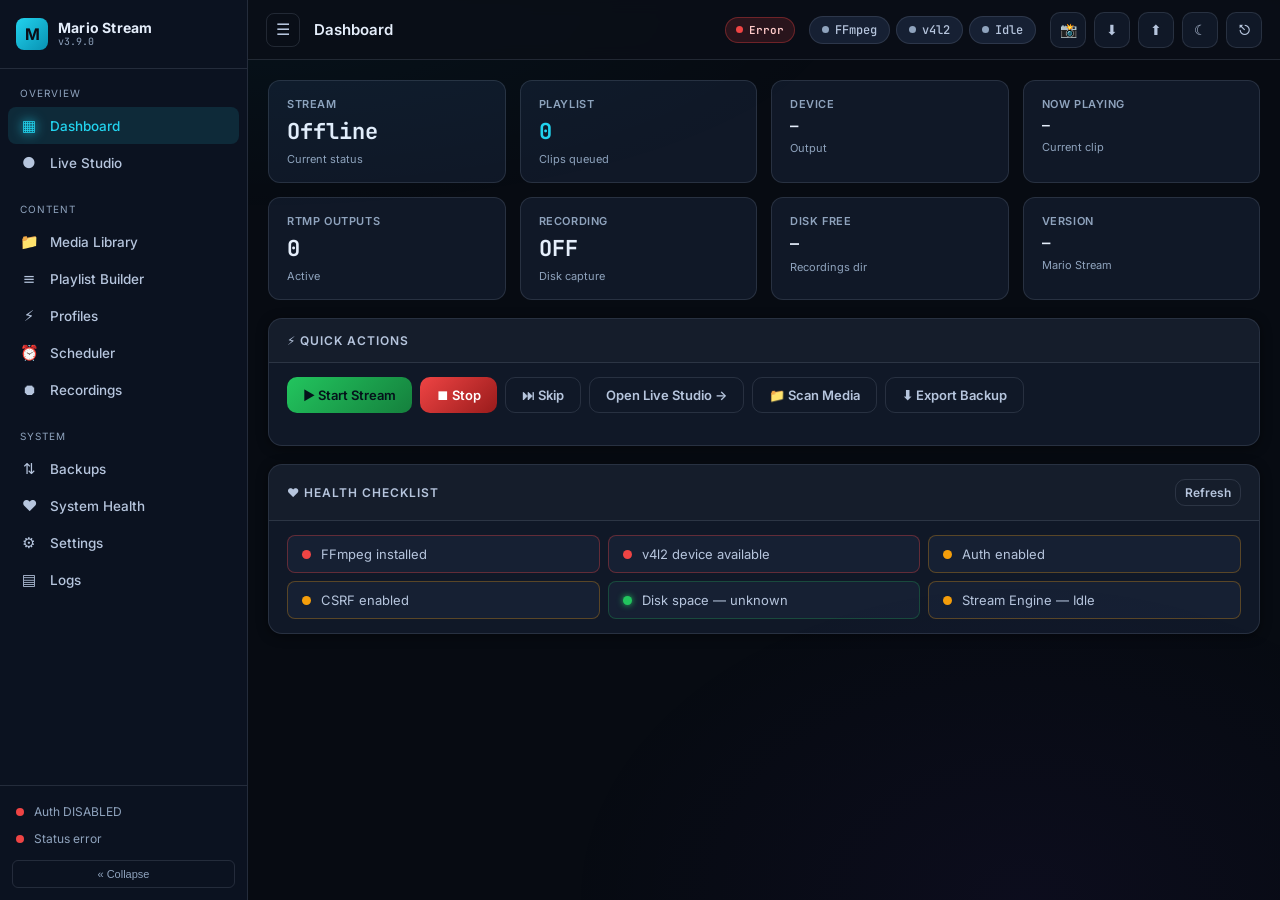
==== templates/index.html @ dd01bfae "Import v3.9.16 baseline and fix live-stream zoom artifact root causes Imported the latest uploaded M" ====
<!DOCTYPE html>
<html lang="en" dir="ltr" data-theme="dark">
<head>
<meta charset="UTF-8">
<meta name="viewport" content="width=device-width, initial-scale=1.0">
<meta name="theme-color" content="#0b1220">
<meta name="color-scheme" content="dark">
<meta name="referrer" content="strict-origin-when-cross-origin">
<link rel="manifest" href="/manifest.webmanifest">
<title>Mario Stream — Control Panel</title>
<script>
// v3.9.2 — Lock to dark theme. The legacy light palette caused white-on-white
// rendering bugs; light mode is temporarily disabled and any stored
// 'mario_theme=light' is overwritten before the CSS evaluates.
(function(){
  try{
    document.documentElement.setAttribute('data-theme','dark');
    if (localStorage.getItem('mario_theme') === 'light')
      localStorage.setItem('mario_theme','dark');
  }catch(_){}
})();
</script>
<link href="https://fonts.googleapis.com/css2?family=Inter:wght@300;400;500;600;700&family=JetBrains+Mono:wght@400;600&display=swap" rel="stylesheet">
<link rel="stylesheet" href="/static/css/dashboard.css?v=3.9.2">
<script>
// v3.7: CSRF double-submit token monkey-patch (preserved verbatim).
(function(){
  const MUTATING = new Set(['POST','PUT','PATCH','DELETE']);
  function getCookie(name){
    return document.cookie.split('; ').reduce((acc,c)=>{
      const [k,...v] = c.split('=');
      return k===name ? decodeURIComponent(v.join('=')) : acc;
    }, '');
  }
  let _primed = null;
  async function primeCsrf(){
    if (_primed) return _primed;
    _primed = (async () => {
      try {
        const r = await _origFetch('/api/csrf', {credentials:'same-origin'});
        const j = await r.json().catch(()=>null);
        return (j && j.token) || getCookie('mario_csrf') || '';
      } catch { return getCookie('mario_csrf') || ''; }
    })();
    return _primed;
  }
  const _origFetch = window.fetch.bind(window);
  window.fetch = async function(input, init){
    init = init || {};
    const method = (init.method || (typeof input==='object' && input.method) || 'GET').toUpperCase();
    let url = (typeof input === 'string') ? input : (input && input.url) || '';
    const sameOrigin = !/^https?:\/\//i.test(url) || url.startsWith(location.origin);
    if (sameOrigin && MUTATING.has(method)) {
      let tok = getCookie('mario_csrf');
      if (!tok) tok = await primeCsrf();
      const headers = new Headers(init.headers || {});
      if (tok && !headers.has('X-CSRF-Token')) headers.set('X-CSRF-Token', tok);
      init.headers = headers;
      init.credentials = init.credentials || 'same-origin';
    }
    const resp = await _origFetch(input, init);
    if (sameOrigin && resp.status === 401) {
      try {
        const j = await resp.clone().json();
        if (j && j.login_url) {
          location.href = j.login_url + '?next=' + encodeURIComponent(location.pathname + location.search);
          return resp;
        }
      } catch(_) {}
    }
    return resp;
  };
  primeCsrf();
})();
// apiFetch helper (preserved verbatim)
window.apiFetch = async function(url, options){
  options = options || {};
  const headers = new Headers(options.headers || {});
  let body = options.body;
  const isForm = (typeof FormData !== 'undefined') && body instanceof FormData;
  const isBlob = (typeof Blob !== 'undefined') && body instanceof Blob;
  const isStr  = typeof body === 'string';
  if (body != null && !isForm && !isBlob && !isStr) {
    if (!headers.has('Content-Type')) headers.set('Content-Type', 'application/json');
    body = JSON.stringify(body);
  }
  options.headers = headers;
  options.body = body;
  options.credentials = options.credentials || 'same-origin';
  return window.fetch(url, options);
};
</script>
</head>
<body class="dash">

<div class="toast-stack" id="toastStack"></div>
<div class="sb-backdrop" id="sbBackdrop"></div>

<aside class="sidebar" id="sidebar">
  <div class="sb-brand">
    <div class="sb-brand-icon">M</div>
    <div class="sb-brand-text"><b>Mario Stream</b><span class="ver">v3.9.0</span></div>
  </div>
  <nav class="sb-nav">
    <div class="sb-nav-group">
      <div class="sb-nav-title sb-label">Overview</div>
      <div class="sb-item" data-page="dashboard"><span class="sb-icon">▦</span><span class="sb-label">Dashboard</span></div>
      <div class="sb-item" data-page="live-studio"><span class="sb-icon">●</span><span class="sb-label">Live Studio</span></div>
    </div>
    <div class="sb-nav-group">
      <div class="sb-nav-title sb-label">Content</div>
      <div class="sb-item" data-page="media-library"><span class="sb-icon">📁</span><span class="sb-label">Media Library</span></div>
      <div class="sb-item" data-page="playlist"><span class="sb-icon">≡</span><span class="sb-label">Playlist Builder</span></div>
      <div class="sb-item" data-page="profiles"><span class="sb-icon">⚡</span><span class="sb-label">Profiles</span></div>
      <div class="sb-item" data-page="scheduler"><span class="sb-icon">⏰</span><span class="sb-label">Scheduler</span></div>
      <div class="sb-item" data-page="recordings"><span class="sb-icon">⏺</span><span class="sb-label">Recordings</span></div>
    </div>
    <div class="sb-nav-group">
      <div class="sb-nav-title sb-label">System</div>
      <div class="sb-item" data-page="backups"><span class="sb-icon">⇅</span><span class="sb-label">Backups</span></div>
      <div class="sb-item" data-page="health"><span class="sb-icon">♥</span><span class="sb-label">System Health</span></div>
      <div class="sb-item" data-page="settings"><span class="sb-icon">⚙</span><span class="sb-label">Settings</span></div>
      <div class="sb-item" data-page="logs"><span class="sb-icon">▤</span><span class="sb-label">Logs</span></div>
    </div>
  </nav>
  <div class="sb-foot">
    <div class="sb-foot-row" id="sbFootAuth"><div class="dot"></div><span class="sb-foot-text sb-label">Auth status</span></div>
    <div class="sb-foot-row" id="sbFootStream"><div class="dot"></div><span class="sb-foot-text sb-label">Server idle</span></div>
    <button class="sb-collapse-btn sb-label" onclick="toggleSidebar()">« Collapse</button>
  </div>
</aside>

<div class="dash-main">
  <header class="dash-topbar">
    <button class="tb-toggle" onclick="toggleSidebar()" title="Toggle sidebar">☰</button>
    <div class="tb-title" id="tbTitle">Dashboard</div>
    <div class="tb-pill" id="tbStreamPill"><span class="pdot"></span> Offline</div>
    <!-- legacy status dots (kept so existing checkStatus() JS keeps working) -->
    <div class="status-bar" style="display:flex;gap:6px">
      <div class="status-pill"><div class="status-dot" id="dotFFmpeg"></div><span>FFmpeg</span></div>
      <div class="status-pill"><div class="status-dot" id="dotV4l2"></div><span>v4l2</span></div>
      <div class="status-pill"><div class="status-dot" id="dotStream"></div><span id="streamStatus">Idle</span></div>
    </div>
    <div class="tb-actions">
      <a id="updateBadge" href="#" target="_blank" rel="noopener" title="Update available"
         style="display:none;font-size:11px;padding:4px 9px;border-radius:7px;background:rgba(245,158,11,.12);color:var(--shell-yellow);border:1px solid rgba(245,158,11,.3);font-family:'JetBrains Mono',monospace;text-decoration:none">⬆ Update</a>
      <button class="theme-btn" onclick="openSnapshot()" title="Stream snapshot">📸</button>
      <button class="theme-btn" onclick="exportBackup()" title="Backup download">⬇</button>
      <button class="theme-btn" onclick="document.getElementById('restoreFile').click()" title="Restore from zip">⬆</button>
      <input type="file" id="restoreFile" accept=".zip" style="display:none" onchange="importBackup(this)">
      <button class="theme-btn" id="themeToggleBtn" onclick="toggleTheme()" title="Toggle theme">🌙</button>
      <a class="theme-btn" href="/logout" title="Sign out" style="text-decoration:none;display:inline-flex;align-items:center;justify-content:center">⎋</a>
    </div>
  </header>

  <main class="dash-content">

    <!-- ── Preview Modal (shared) ── -->

    <!-- ╔══════════════════ DASHBOARD ══════════════════╗ -->
    <section class="page page-stack" data-page="dashboard">
      <div class="metric-grid">
        <div class="metric" id="dmStatusCard"><div class="m-label">Stream</div><div class="m-val" id="dmStatus">—</div><div class="m-sub">Current status</div></div>
        <div class="metric accent"><div class="m-label">Playlist</div><div class="m-val" id="dmPlaylist">0</div><div class="m-sub">Clips queued</div></div>
        <div class="metric"><div class="m-label">Device</div><div class="m-val" id="dmDevice" style="font-size:14px">—</div><div class="m-sub">Output</div></div>
        <div class="metric"><div class="m-label">Now Playing</div><div class="m-val" id="dmCurrent" style="font-size:13px">—</div><div class="m-sub">Current clip</div></div>
        <div class="metric"><div class="m-label">RTMP outputs</div><div class="m-val" id="dmRtmp">0</div><div class="m-sub">Active</div></div>
        <div class="metric"><div class="m-label">Recording</div><div class="m-val" id="dmRec">OFF</div><div class="m-sub">Disk capture</div></div>
        <div class="metric"><div class="m-label">Disk free</div><div class="m-val" id="dmDisk" style="font-size:15px">—</div><div class="m-sub">Recordings dir</div></div>
        <div class="metric"><div class="m-label">Version</div><div class="m-val" id="dmVer" style="font-size:14px">—</div><div class="m-sub">Mario Stream</div></div>
      </div>

      <div class="stream-panel">
        <div class="card-header"><div class="card-title">⚡ Quick actions</div></div>
        <div class="card-body" style="padding:14px 18px">
          <div class="quick-row">
            <button class="btn btn-success js-start-stream" data-action="start-stream" onclick="startStream()">▶ Start Stream</button>
            <button class="btn btn-danger" onclick="stopStream()">⏹ Stop</button>
            <button class="btn btn-ghost" onclick="skipClip()">⏭ Skip</button>
            <button class="btn btn-ghost" onclick="showPage('live-studio')">Open Live Studio →</button>
            <button class="btn btn-ghost" onclick="showPage('media-library')">📁 Scan Media</button>
            <button class="btn btn-ghost" onclick="exportBackup()">⬇ Export Backup</button>
          </div>
          <div id="startProgressPanel" class="start-progress" style="display:none;margin-top:14px">
            <div class="sp-head">
              <div class="sp-title">Preparing Stream</div>
              <div class="sp-pct" id="spPct">0%</div>
            </div>
            <div class="sp-bar"><div class="sp-fill" id="spFill" style="width:0%"></div></div>
            <div class="sp-meta">
              <div class="sp-step" id="spStep">Starting…</div>
              <div class="sp-clip" id="spClip"></div>
              <div class="sp-idx"  id="spIdx"></div>
            </div>
            <div class="sp-status" id="spStatus"></div>
            <div class="sp-error" id="spError" style="display:none"></div>
          </div>
        </div>
      </div>


      <div class="stream-panel">
        <div class="card-header"><div class="card-title">♥ Health checklist</div>
          <button class="btn btn-ghost" style="padding:5px 9px;font-size:12px" onclick="refreshDashboard();refreshHealthPage()">Refresh</button></div>
        <div class="card-body" style="padding:14px 18px">
          <div class="health-list" id="dhHealth"><div class="health-item"><div class="h-dot"></div>Loading…</div></div>
        </div>
      </div>
    </section>

    <!-- ╔══════════════════ LIVE STUDIO ══════════════════╗ -->
    <section class="page page-stack" data-page="live-studio">
      <div class="stream-panel">
        <div class="card-header">
          <div class="card-title">⚙️ Stream Settings</div>
          <!-- Preset profile loader -->
          <div style="display:flex;gap:6px;align-items:center">
            <select class="pl-select" id="profileSelect" style="width:160px"><option value="">— load profile —</option></select>
            <button class="btn btn-ghost" style="padding:5px 9px;font-size:12px" onclick="loadProfile()">Apply</button>
          </div>
        </div>
        <div class="card-body">
          <div class="settings-grid">
            <div class="setting-item">
              <label>Device</label>
              <select class="select-field" id="deviceSelect"><option value="/dev/video0">/dev/video0</option></select>
            </div>
            <div class="setting-item">
              <label>Resolution <span class="res-auto-badge" id="autoResBadge">AUTO</span></label>
              <select class="select-field" id="resolutionSelect" onchange="updateResBadge()">
                <option value="auto" selected>Auto — from video</option>
                <optgroup label="Landscape (16:9)">
                  <option value="1920x1080">1080p — 1920×1080</option>
                  <option value="1280x720">720p — 1280×720</option>
                  <option value="854x480">480p — 854×480</option>
                  <option value="640x360">360p — 640×360</option>
                </optgroup>
                <optgroup label="Portrait (9:16) — للفيديو الرأسي">
                  <option value="1080x1920">1080p Portrait — 1080×1920</option>
                  <option value="720x1280">720p Portrait — 720×1280</option>
                  <option value="480x854">480p Portrait — 480×854</option>
                  <option value="360x640">360p Portrait — 360×640</option>
                </optgroup>
              </select>
            </div>
            <div class="setting-item">
              <label>Frame Rate</label>
              <select class="select-field" id="fpsSelect">
                <option value="60">60 FPS</option><option value="30" selected>30 FPS</option>
                <option value="24">24 FPS</option><option value="15">15 FPS</option>
              </select>
            </div>
            <div class="setting-item">
              <label>Encoding Speed</label>
              <select class="select-field" id="presetSelect">
                <option value="ultrafast" selected>Ultrafast</option><option value="superfast">Superfast</option>
                <option value="veryfast">Very Fast</option><option value="faster">Faster</option>
                <option value="medium">Medium</option><option value="slow">Slow</option>
              </select>
            </div>
            <div class="setting-item">
              <label>Buffer Size</label>
              <select class="select-field" id="bufferSelect">
                <option value="0" selected>0 — no buffer</option><option value="512">512 KB</option>
                <option value="1024">1 MB</option><option value="2048">2 MB</option><option value="4096">4 MB</option>
              </select>
            </div>
            <div class="setting-item">
              <label>Loop Mode</label>
              <select class="select-field" id="loopModeSelect">
                <option value="all" selected>🔁 Repeat All</option>
                <option value="once">▶ Play Once</option>
                <option value="one">🔂 Repeat One</option>
                <option value="shuffle">🔀 Shuffle Loop</option>
              </select>
            </div>
            <div class="setting-item">
              <label>Video Fit Mode <span id="fitModeBadge" style="font-size:10px;color:var(--accent,#22d3ee);margin-left:4px">Fit / No Zoom</span></label>
              <select class="select-field" id="fitModeSelect" onchange="if(window.updateFitBadge)updateFitBadge()">
                <option value="fit" selected>Fit / No Zoom / Letterbox (recommended)</option>
                <option value="fill">Fill / Crop (may crop video)</option>
                <option value="stretch">Stretch (not recommended — distorts)</option>
              </select>
            </div>
            <div class="setting-item">
              <label>Normalize Before Live
                <span id="normalizeBadge" style="font-size:10px;color:#22c55e;margin-left:4px;font-weight:700">ON</span>
                <span style="font-size:10px;color:var(--text-dim);display:block;margin-top:2px">Prevents mid-stream zoom (recommended)</span>
              </label>
              <div style="padding-top:5px">
                <div class="toggle on" id="normalizeBeforeLiveToggle"
                     onclick="this.classList.toggle('on');updateNormalizeBadge()"></div>
              </div>
            </div>
            <div class="setting-item">
              <label>Auto-Quality <span style="font-size:10px;color:var(--text-dim)">bitrate</span></label>
              <div style="padding-top:5px"><div class="toggle" id="autoQualityToggle" onclick="this.classList.toggle('on')"></div></div>
            </div>
            <div class="setting-item">
              <label>Auto-Restart <span class="restart-badge" id="restartBadge" style="display:none">ON</span></label>
              <div style="padding-top:5px"><div class="toggle" id="autoRestartToggle" onclick="this.classList.toggle('on');updateRestartBadge()"></div></div>
            </div>
            <div class="setting-item">
              <label>Shuffle <span style="font-size:10px;color:var(--accent2)">🔀</span></label>
              <div style="padding-top:5px"><div class="toggle" id="shuffleToggle" onclick="this.classList.toggle('on')"></div></div>
            </div>
          </div>

          <!-- Text Overlay -->
          <div class="overlay-row">
            <div class="setting-item">
              <label>🎬 Text Overlay</label>
              <input type="text" class="input-field" id="overlayText" placeholder="e.g. LIVE · My Channel" style="font-size:12px;padding:7px 10px">
            </div>
            <div>
              <div style="font-size:11px;color:var(--text-dim);margin-bottom:5px;text-transform:uppercase;letter-spacing:.5px">Position</div>
              <div class="pos-grid" id="overlayPosGrid">
                <button class="pos-btn active" data-pos="tl" onclick="setPos('tl')">↖ TL</button>
                <button class="pos-btn" data-pos="tr" onclick="setPos('tr')">TR ↗</button>
                <button class="pos-btn" data-pos="bl" onclick="setPos('bl')">↙ BL</button>
                <button class="pos-btn" data-pos="br" onclick="setPos('br')">BR ↘</button>
              </div>
            </div>
          </div>

          <!-- RTMP -->
          <div class="rtmp-row">
            <label>🔴 RTMP Output — leave blank for virtual cam</label>
            <input type="text" class="input-field" id="rtmpInput" placeholder="rtmp://live.twitch.tv/app/KEY  or  rtmp://a.rtmp.youtube.com/live2/KEY" style="font-size:11px;padding:7px 10px;margin-top:4px">
          </div>

          <!-- Advanced Output (multi-RTMP, watermark, recording) -->
          <details class="rtmp-row" style="margin-top:10px">
            <summary style="cursor:pointer;font-size:12px;color:var(--text-mid)">⚙️ Advanced output (watermark · recording · 2nd RTMP)</summary>
            <div style="display:grid;gap:8px;margin-top:10px;font-size:12px">
              <input type="text" class="input-field" id="rtmpInput2" placeholder="Secondary RTMP URL (optional)" style="font-size:11px;padding:7px 10px">
              <input type="text" class="input-field" id="watermarkPath" placeholder="/path/to/logo.png (watermark)" style="font-size:11px;padding:7px 10px">
              <div style="display:flex;gap:8px;align-items:center;flex-wrap:wrap">
                <label>Pos
                  <select id="watermarkPos" class="input-field" style="padding:5px 8px;font-size:11px">
                    <option value="tl">TL</option><option value="tr">TR</option>
                    <option value="bl">BL</option><option value="br" selected>BR</option>
                  </select>
                </label>
                <label>Opacity <input type="range" id="watermarkOpacity" min="0" max="1" step="0.05" value="0.7" style="vertical-align:middle"></label>
                <label>Scale <input type="range" id="watermarkScale" min="0.02" max="0.5" step="0.01" value="0.15" style="vertical-align:middle"></label>
              </div>
              <div style="display:flex;gap:14px;align-items:center;flex-wrap:wrap">
                <label style="display:flex;align-items:center;gap:6px">
                  <span>📼 Record to MP4</span>
                  <div class="toggle" id="recordToggle" onclick="this.classList.toggle('on')"></div>
                </label>
                <label style="display:flex;align-items:center;gap:6px">
                  <span>🧠 Smart shuffle</span>
                  <div class="toggle" id="smartShuffleToggle" onclick="this.classList.toggle('on')"></div>
                </label>
              </div>
            </div>
          </details>

          <!-- Master Volume -->
          <div class="vol-row">
            <label>🔊 Vol</label>
            <input type="range" class="global-vol-slider" id="globalVolSlider" min="0" max="200" value="100" oninput="updateGlobalVol()">
            <span style="font-family:'JetBrains Mono',monospace;font-size:12px;color:var(--accent);width:36px;text-align:right" id="globalVolLabel">100%</span>
            <button class="global-mute-btn" id="globalMuteBtn" onclick="toggleGlobalMute()">🔇 Mute</button>
          </div>

          <!-- External Audio -->
          <div class="audio-track-row">
            <label>🎵 Track</label>
            <div class="audio-track-badge" id="audioTrackBadge">No external audio</div>
            <button class="icon-btn red" onclick="clearAudioTrack()">×</button>
          </div>

          <!-- Video Filters -->
          <div class="filters-panel">
            <div class="filters-header">
              <label>🎨 Video Filters <span class="filter-preview-badge" id="filterActiveBadge">ACTIVE</span></label>
              <button class="filters-reset" onclick="resetFilters()">Reset</button>
            </div>
            <div class="filter-row">
              <span class="filter-icon">☀️</span>
              <span class="filter-name">Brightness</span>
              <input type="range" class="filter-slider brightness" id="fBrightness" min="-1" max="1" step="0.05" value="0" oninput="updateFilter()">
              <span class="filter-val" id="fvBrightness">0.00</span>
            </div>
            <div class="filter-row">
              <span class="filter-icon">◑</span>
              <span class="filter-name">Contrast</span>
              <input type="range" class="filter-slider contrast" id="fContrast" min="0" max="2" step="0.05" value="1" oninput="updateFilter()">
              <span class="filter-val" id="fvContrast">1.00</span>
            </div>
            <div class="filter-row">
              <span class="filter-icon">🎨</span>
              <span class="filter-name">Saturation</span>
              <input type="range" class="filter-slider saturation" id="fSaturation" min="0" max="3" step="0.05" value="1" oninput="updateFilter()">
              <span class="filter-val" id="fvSaturation">1.00</span>
            </div>
            <div class="grayscale-row">
              <div class="grayscale-label">
                <span>⬛</span>
                <span style="font-size:12px;color:var(--text-mid)">Grayscale</span>
              </div>
              <div class="toggle" id="grayscaleToggle" onclick="this.classList.toggle('on');updateFilter()"></div>
            </div>
          </div>

          <div class="stream-controls">
            <button class="btn btn-success btn-xl js-start-stream" data-action="start-stream" id="startBtn" onclick="startStream()">▶ Start Stream</button>
            <button class="btn btn-danger btn-xl" id="stopBtn" onclick="stopStream()" disabled>⏹ Stop</button>
            <button class="btn btn-ghost btn-xl" id="skipBtn" onclick="skipClip()" disabled title="N">⏭ Next clip</button>
          </div>
        </div>
      </div>

      <div class="stream-panel" style="margin-top:18px">
        <div class="card-header">
          <div class="card-title">📊 Live Statistics</div>
          <span class="stats-idle-badge" id="statsIdleBadge">Stream idle</span>
        </div>
        <div class="card-body" style="padding:14px 18px">
          <div class="stats-grid">
            <div class="stat-tile"><div class="stat-value" id="svFps">—</div><div class="stat-label">FPS</div><div class="stat-bar-wrap"><div class="stat-bar" id="sbFps"></div></div></div>
            <div class="stat-tile"><div class="stat-value" id="svBitrate">—</div><div class="stat-label">Bitrate</div><div class="stat-bar-wrap"><div class="stat-bar green" id="sbBitrate"></div></div></div>
            <div class="stat-tile"><div class="stat-value" id="svSpeed">—</div><div class="stat-label">Speed</div><div class="stat-bar-wrap"><div class="stat-bar purple" id="sbSpeed"></div></div></div>
            <div class="stat-tile"><div class="stat-value" id="svFrames">—</div><div class="stat-label">Frames</div><div class="stat-bar-wrap"><div class="stat-bar" id="sbFrames" style="width:100%"></div></div></div>
            <div class="stat-tile" id="stDropped"><div class="stat-value" id="svDropped">0</div><div class="stat-label">Dropped</div></div>
            <div class="stat-tile"><div class="stat-value" id="svSize">—</div><div class="stat-label">Output</div></div>
          </div>
          <div style="margin-top:12px">
            <div style="font-size:10px;color:var(--text-dim);text-transform:uppercase;letter-spacing:.5px;margin-bottom:6px">FPS History (last 60s)</div>
            <canvas id="fpsChart" height="44" style="width:100%;border-radius:6px;background:var(--surface2);display:block"></canvas>
          </div>
        </div>
      </div>


      <div class="stream-panel" style="margin-top:18px">
        <div class="card-header">
          <div class="card-title">🖥️ Live Preview</div>
          <button class="btn btn-ghost" id="previewToggleBtn" style="padding:5px 9px;font-size:12px" onclick="togglePreview()">Show</button>
        </div>
        <div class="card-body" style="padding:14px 18px">
          <div id="previewBox" style="display:none;text-align:center">
            <img id="previewImg" alt="Live preview"
                 style="max-width:100%;border-radius:8px;background:#000;aspect-ratio:16/9;object-fit:contain"/>
            <div style="font-size:11px;color:var(--text-dim);margin-top:6px">
              480×270 @ 8fps — sampled from the virtual camera
            </div>
          </div>
          <div id="previewIdle" style="font-size:12px;color:var(--text-dim)">
            Click <b>Show</b> while a stream is running to view what consumers of the virtual camera see.
          </div>
        </div>
      </div>


    </section>

    <!-- ╔══════════════════ MEDIA LIBRARY ══════════════════╗ -->
    <section class="page page-stack" data-page="media-library">
      <div class="card">
        <div class="card-header">
          <div class="card-title">📁 File Browser</div>
          <button class="btn btn-ghost" id="addAllBtn" style="padding:5px 10px;font-size:12px;display:none" onclick="addAllToPlaylist()">+ Add All</button>
        </div>
        <div class="card-body">
          <div class="tab-bar">
            <div class="tab active" id="tabVideo" onclick="switchTab('video')">🎬 Videos</div>
            <div class="tab" id="tabAudio" onclick="switchTab('audio')">🎵 Audio</div>
          </div>
          <div class="input-group">
            <input type="text" class="input-field" id="folderInput" placeholder="/home/user/videos" value="/home">
            <button class="btn btn-primary" onclick="scanFolder()">🔍 Scan</button>
          </div>
          <div class="scan-options"><label><input type="checkbox" id="recursiveCheck"> Scan sub-folders</label></div>
          <div class="file-list" id="fileList">
            <div class="empty-state"><div class="icon">🎬</div><p>Enter a folder path and click Scan</p></div>
          </div>
        </div>
      </div>
    </div>


    </section>

    <!-- ╔══════════════════ PLAYLIST BUILDER ══════════════════╗ -->
    <section class="page page-stack" data-page="playlist">
      <div class="card">
        <div class="card-header">
          <div class="card-title">🎵 Playlist</div>
          <div style="display:flex;gap:8px;align-items:center">
            <span class="total-badge" id="totalDuration">00:00</span>
            <button class="btn btn-ghost" style="padding:5px 9px;font-size:12px" onclick="shufflePlaylist()" title="Shuffle">🔀</button>
            <button class="btn btn-ghost" style="padding:5px 9px;font-size:12px" onclick="clearPlaylist()">Clear</button>
          </div>
        </div>
        <div class="card-body">
          <div class="live-panel" id="livePanel">
            <span class="live-badge">LIVE</span>
            <div class="live-info">
              <div class="live-now-playing" id="liveNowPlaying">—</div>
              <div class="live-meta">
                <span class="live-res" id="liveRes"></span>
                <span class="uptime-badge" id="uptimeBadge">00:00</span>
              </div>
            </div>
          </div>
          <div class="progress-row" id="progressRow" style="display:none">
            <div class="progress-label"><span>Stream uptime</span><span id="progressTime">0:00</span></div>
            <div class="progress-bar"><div class="progress-fill" id="progressFill"></div></div>
          </div>
          <div class="playlist-scroll" id="playlistEl">
            <div class="empty-state"><div class="icon">➕</div><p>Add videos from the browser on the left</p></div>
          </div>
          <!-- Save/Load playlists -->
          <div class="pl-manager">
            <label>💾</label>
            <select class="pl-select" id="plSelect"><option value="">— saved playlists —</option></select>
            <button class="btn btn-ghost" style="padding:5px 9px;font-size:12px" onclick="loadPlaylist()">Load</button>
            <button class="icon-btn red" onclick="deletePlaylist()" title="Delete">🗑</button>
          </div>
          <div style="display:flex;gap:6px;padding-top:6px">
            <input type="text" class="pl-name-input" id="plNameInput" placeholder="Playlist name…">
            <button class="btn btn-yellow" style="padding:6px 12px;font-size:12px" onclick="savePlaylist()">💾 Save</button>
          </div>
        </div>
      </div>

      <div class="stream-panel" style="margin-top:18px">
        <div class="card-header">
          <div class="card-title">📋 Stream History</div>
          <button class="btn btn-ghost" style="padding:5px 9px;font-size:12px" onclick="clearHistory()">Clear</button>
        </div>
        <div class="card-body" style="padding:14px 18px">
          <div id="historyList">
            <div class="empty-state" style="padding:20px"><div class="icon" style="font-size:28px">📋</div><p>No sessions recorded yet</p></div>
          </div>
        </div>
      </div>


    </section>

    <!-- ╔══════════════════ PROFILES ══════════════════╗ -->
    <section class="page page-stack" data-page="profiles">
      <div class="stream-panel" style="margin-top:18px">
        <div class="card-header"><div class="card-title">⚡ Preset Profiles</div></div>
        <div class="card-body" style="padding:14px 18px">
          <div id="profileGrid" class="profile-grid">
            <div class="empty-state" style="padding:20px;grid-column:1/-1"><div class="icon" style="font-size:28px">⚡</div><p>No profiles saved yet</p></div>
          </div>
          <div class="profile-save-row">
            <input type="text" class="input-field" id="profileNameInput" placeholder="Profile name…" style="font-size:12px;padding:7px 10px">
            <button class="btn btn-purple" style="padding:7px 14px;font-size:12px" onclick="saveProfile()">⚡ Save Profile</button>
          </div>
        </div>
      </div>


    </section>

    <!-- ╔══════════════════ SCHEDULER ══════════════════╗ -->
    <section class="page page-stack" data-page="scheduler">
      <div class="stream-panel" style="margin-top:18px">
        <div class="card-header">
          <div class="card-title">⏰ Scheduler</div>
          <span style="font-size:11px;color:var(--text-dim)" id="schedNextLabel"></span>
        </div>
        <div class="card-body" style="padding:14px 18px">
          <div class="sched-form">
            <div class="sched-row">
              <input type="text" class="input-field" id="schedName" placeholder="Job name" style="flex:1;font-size:12px;padding:7px 10px">
              <input type="time" class="input-field" id="schedTime" value="08:00" style="width:110px;font-size:12px;padding:7px 10px">
            </div>
            <div class="sched-days" id="schedDays">
              <span class="day-btn active" data-d="0">Mon</span><span class="day-btn active" data-d="1">Tue</span>
              <span class="day-btn active" data-d="2">Wed</span><span class="day-btn active" data-d="3">Thu</span>
              <span class="day-btn active" data-d="4">Fri</span><span class="day-btn active" data-d="5">Sat</span>
              <span class="day-btn active" data-d="6">Sun</span>
            </div>
            <div style="display:flex;gap:8px;margin-top:10px;align-items:center">
              <div style="flex:1;font-size:11px;color:var(--text-dim);line-height:1.5">Uses current playlist &amp; stream settings.</div>
              <button class="btn btn-primary" style="padding:7px 14px;font-size:12px" onclick="addScheduleJob()">+ Add Job</button>
            </div>
          </div>
          <div id="schedJobList" style="margin-top:12px;display:flex;flex-direction:column;gap:6px">
            <div class="empty-state" style="padding:20px"><div class="icon" style="font-size:28px">⏰</div><p>No scheduled jobs yet</p></div>
          </div>
        </div>

    </section>

    <!-- ╔══════════════════ RECORDINGS (stub) ══════════════════╗ -->
    <section class="page page-stack" data-page="recordings">
      <div class="stub-empty">
        <div class="ico">⏺</div>
        <h3>Recordings management</h3>
        <p>Recordings are listed via <code>/api/recordings</code>. A dedicated UI lands in the next release —<br>for now use the FFmpeg <em>Record</em> toggle in Live Studio · Advanced output.</p>
      </div>
    </section>

    <!-- ╔══════════════════ BACKUPS (stub) ══════════════════╗ -->
    <section class="page page-stack" data-page="backups">
      <div class="stream-panel">
        <div class="card-header"><div class="card-title">⬇ Export backup</div></div>
        <div class="card-body" style="padding:14px 18px">
          <p style="color:var(--text-dim);font-size:13px;margin-bottom:10px">
            Includes saved playlists, profiles, history JSON and the state database.</p>
          <button class="btn btn-primary" onclick="exportBackup()">⬇ Download backup zip</button>
        </div>
      </div>
      <div class="stream-panel">
        <div class="card-header"><div class="card-title">⬆ Restore backup</div></div>
        <div class="card-body" style="padding:14px 18px">
          <p style="color:var(--text-dim);font-size:13px;margin-bottom:10px">
            ⚠ Restoring will overwrite current state, profiles and saved playlists.</p>
          <button class="btn btn-warning" onclick="if(confirm('Restore will overwrite current playlists, profiles and state. Continue?')) document.getElementById('restoreFile').click()">⬆ Choose backup zip…</button>
        </div>
      </div>
    </section>

    <!-- ╔══════════════════ SYSTEM HEALTH ══════════════════╗ -->
    <section class="page page-stack" data-page="health">
      <div class="stream-panel">
        <div class="card-header"><div class="card-title">♥ Live health</div>
          <button class="btn btn-ghost" style="padding:5px 9px;font-size:12px" onclick="refreshHealthPage()">Refresh</button></div>
        <div class="card-body" style="padding:14px 18px">
          <div class="health-list" id="shHealth"><div class="health-item"><div class="h-dot"></div>Loading…</div></div>
        </div>
      </div>
      <div class="stream-panel">
        <div class="card-header"><div class="card-title">⚙ Runtime</div></div>
        <div class="card-body" style="padding:14px 18px">
          <div class="metric-grid" style="grid-template-columns:repeat(auto-fill,minmax(200px,1fr))">
            <div class="metric"><div class="m-label">Version</div><div class="m-val" id="shVersion" style="font-size:14px">—</div></div>
            <div class="metric"><div class="m-label">Python</div><div class="m-val" id="shPython" style="font-size:13px">—</div></div>
            <div class="metric"><div class="m-label">FFmpeg</div><div class="m-val" id="shFfmpeg" style="font-size:13px">—</div></div>
            <div class="metric"><div class="m-label">User</div><div class="m-val" id="shUser" style="font-size:14px">—</div></div>
            <div class="metric"><div class="m-label">Auth</div><div class="m-val" id="shAuth" style="font-size:14px">—</div></div>
            <div class="metric"><div class="m-label">CSRF</div><div class="m-val" id="shCsrf" style="font-size:14px">—</div></div>
            <div class="metric"><div class="m-label">Disk</div><div class="m-val" id="shDisk" style="font-size:13px">—</div></div>
          </div>
          <div style="margin-top:14px;display:grid;gap:6px;font-size:12px;font-family:'JetBrains Mono',monospace;color:var(--text-mid)">
            <div>DB path: <span id="shDbPath" style="color:var(--text)">—</span></div>
            <div>Recordings: <span id="shRecPath" style="color:var(--text)">—</span></div>
            <div>Scan roots: <span id="shScanRoots" style="color:var(--text)">—</span></div>
          </div>
        </div>
      </div>

      <!-- Server Controls (Restart App / Reboot Server) -->
      <div class="stream-panel">
        <div class="card-header"><div class="card-title">🛠 Server Controls</div></div>
        <div class="card-body" style="padding:14px 18px">
          <div class="metric-grid" style="grid-template-columns:repeat(auto-fill,minmax(220px,1fr));margin-bottom:14px">
            <div class="metric"><div class="m-label">Deployment</div><div class="m-val" id="shDeployMode" style="font-size:14px">—</div></div>
            <div class="metric"><div class="m-label">Service unit</div><div class="m-val" id="shSystemdUnit" style="font-size:12px">—</div></div>
            <div class="metric" id="shAutostartCard"><div class="m-label">Autostart on reboot</div><div class="m-val" id="shAutostart" style="font-size:14px">—</div></div>
            <div class="metric"><div class="m-label">Restart controls</div><div class="m-val" id="shRestartCtrl" style="font-size:14px">—</div></div>
            <div class="metric"><div class="m-label">Reboot enabled</div><div class="m-val" id="shRebootEnabled" style="font-size:14px">—</div></div>
          </div>
          <div style="display:flex;flex-wrap:wrap;gap:10px;align-items:center">
            <button class="btn btn-yellow" id="btnRestartApp" onclick="restartApp()" title="Restart Mario service">⟳ Restart App</button>
            <button class="btn btn-danger" id="btnRebootServer" onclick="rebootServer()" disabled title="Reboot the host server">⏻ Reboot Server</button>
            <span class="m-sub" id="shCtrlHint" style="color:var(--shell-text-dim);font-size:11px"></span>
          </div>
          <p style="margin-top:10px;font-size:11px;color:var(--shell-text-dim);line-height:1.45">
            Restart App calls <code>sudo systemctl restart &lt;unit&gt;</code> and requires a NOPASSWD sudoers rule.
            Reboot Server is gated by <code>MARIO_ALLOW_SERVER_REBOOT=1</code> and a separate sudoers rule for <code>/sbin/reboot</code>.
            See <code>README.md</code> for the exact lines. Never use <code>NOPASSWD: ALL</code>.
          </p>
        </div>
      </div>
    </section>

    <!-- ╔══════════════════ SETTINGS (stub) ══════════════════╗ -->
    <section class="page page-stack" data-page="settings">
      <div class="stub-empty">
        <div class="ico">⚙</div>
        <h3>Settings live in environment variables</h3>
        <p>Mario Stream is configured via env vars (<code>MARIO_PASSWORD</code>, <code>MARIO_CSRF</code>,<br>
        <code>MARIO_SCAN_ROOTS</code>, <code>MARIO_DB_PATH</code>, …) — see <code>README.md</code>.<br>
        Per-session streaming defaults live in <a href="#profiles" onclick="showPage('profiles');return false">Profiles</a>.</p>
      </div>
    </section>

    <!-- ╔══════════════════ LOGS ══════════════════╗ -->
    <section class="page page-stack" data-page="logs">
      <div class="stream-panel">
        <div class="card-header"><div class="card-title">📜 Logs</div></div>
        <div class="card-body" style="padding:14px 18px">
          <div style="margin-top:12px">
            <div class="log-tabs">
              <div class="log-tab active" id="ltApp" onclick="switchLogTab('app')">App Log</div>
              <div class="log-tab" id="ltFFmpeg" onclick="switchLogTab('ffmpeg')">FFmpeg Output</div>
            </div>
            <div class="log-area" id="logArea"></div>
          </div>
        </div>
      </div>

    </section>

  </main>
</div>

<!-- ── Video Preview Modal ── -->
<div class="preview-modal" id="previewModal" onclick="closePreview(event)">
  <div class="preview-box" onclick="event.stopPropagation()">
    <div class="preview-header">
      <div class="preview-title" id="previewTitle">—</div>
      <button class="preview-close" onclick="closePreviewModal()">×</button>
    </div>
    <video class="preview-video" id="previewVideo" controls autoplay></video>
    <div class="preview-meta" id="previewMeta"></div>
    <button class="btn btn-success preview-add-btn" id="previewAddBtn" onclick="addFromPreview()">+ Add to Playlist</button>
  </div>
</div>


<script src="/static/js/app.js?v=3.9.0"></script>
</body>
</html>
---- static/css/dashboard.css ----
/* dashboard.css — extracted from inline <style> in v3.9.0 */
[data-theme="dark"]{--bg:#0a0a0f;--surface:#111118;--surface2:#1a1a25;--border:#2a2a3a;--accent:#00d4ff;--accent2:#7c3aed;--green:#00ff88;--red:#ff4444;--yellow:#ffcc00;--text:#e8e8f0;--text-dim:#6b6b8a;--text-mid:#9999bb;--shadow:rgba(0,0,0,.4)}
[data-theme="light"]{--bg:#f0f2f8;--surface:#fff;--surface2:#f4f6fc;--border:#dde1ef;--accent:#0077cc;--accent2:#6d28d9;--green:#16a34a;--red:#dc2626;--yellow:#d97706;--text:#1a1a2e;--text-dim:#8892b0;--text-mid:#4a5568;--shadow:rgba(0,0,0,.08)}
*{margin:0;padding:0;box-sizing:border-box}
body{background:var(--bg);color:var(--text);font-family:'Inter',sans-serif;min-height:100vh;overflow-x:hidden;transition:background .3s,color .3s}
[data-theme="dark"] body::before{content:'';position:fixed;inset:0;pointer-events:none;z-index:0;background:radial-gradient(ellipse 80% 40% at 20% 0%,rgba(0,212,255,.04) 0%,transparent 60%),radial-gradient(ellipse 60% 60% at 80% 100%,rgba(124,58,237,.05) 0%,transparent 60%)}
.container{max-width:1440px;margin:0 auto;padding:24px;position:relative;z-index:1}

/* Header */
header{display:flex;align-items:center;justify-content:space-between;margin-bottom:28px;padding-bottom:20px;border-bottom:1px solid var(--border);flex-wrap:wrap;gap:12px}
.logo{display:flex;align-items:center;gap:14px}
.logo-icon{width:44px;height:44px;background:linear-gradient(135deg,var(--accent),var(--accent2));border-radius:12px;display:flex;align-items:center;justify-content:center;font-size:20px;flex-shrink:0}
.logo h1{font-size:21px;font-weight:700;letter-spacing:-.5px}
.logo span{display:block;font-size:12px;color:var(--text-dim)}
.header-right{display:flex;align-items:center;gap:10px;flex-wrap:wrap}
.status-bar{display:flex;gap:8px;flex-wrap:wrap}
.status-pill{display:flex;align-items:center;gap:6px;padding:5px 12px;border-radius:100px;font-size:12px;font-weight:500;border:1px solid var(--border);background:var(--surface);font-family:'JetBrains Mono',monospace}
.status-dot{width:7px;height:7px;border-radius:50%;background:var(--text-dim);flex-shrink:0}
.status-dot.ok{background:var(--green);box-shadow:0 0 8px var(--green)}
.status-dot.error{background:var(--red)}
.status-dot.live{background:var(--red);box-shadow:0 0 10px var(--red);animation:pulse 1.2s ease-in-out infinite}
@keyframes pulse{0%,100%{opacity:1;transform:scale(1)}50%{opacity:.6;transform:scale(.85)}}
.theme-btn{width:36px;height:36px;border-radius:10px;border:1px solid var(--border);background:var(--surface);color:var(--text-mid);cursor:pointer;display:flex;align-items:center;justify-content:center;font-size:17px;transition:all .2s}
.theme-btn:hover{border-color:var(--accent);color:var(--accent)}
.kbd-hint{font-size:11px;color:var(--text-dim);font-family:'JetBrains Mono',monospace;display:flex;gap:8px;align-items:center}
.kbd{padding:2px 6px;border-radius:5px;border:1px solid var(--border);background:var(--surface2);font-size:10px}

/* Layout */
.grid{display:grid;grid-template-columns:400px 1fr;gap:20px;align-items:start}
@media(max-width:960px){
  .grid{grid-template-columns:1fr}
  .stats-grid{grid-template-columns:repeat(2,1fr)!important}
  .container{padding:10px!important}
  .card-body{padding:12px}
  .card-header{padding:10px 12px;flex-wrap:wrap;gap:8px}
  .btn{padding:11px 14px;font-size:14px}
  .tab{padding:9px 12px;font-size:13px}
  .input-field{padding:11px 13px;font-size:14px}
  .kbd-hint{display:none}
  .header-row{flex-wrap:wrap;gap:8px}
  h1{font-size:18px!important}
}
@media(max-width:560px){
  .stats-grid{grid-template-columns:1fr!important}
  .tab-bar{overflow-x:auto;-webkit-overflow-scrolling:touch}
  .tab{flex-shrink:0}
}

/* Cards */
.card{background:var(--surface);border:1px solid var(--border);border-radius:16px;overflow:hidden;box-shadow:0 2px 12px var(--shadow)}
.card-header{padding:14px 18px;border-bottom:1px solid var(--border);display:flex;align-items:center;justify-content:space-between;background:rgba(128,128,128,.03)}
.card-title{font-size:12px;font-weight:600;color:var(--text-mid);text-transform:uppercase;letter-spacing:1px;display:flex;align-items:center;gap:8px}
.card-body{padding:18px}
.tab-bar{display:flex;gap:4px;margin-bottom:14px}
.tab{padding:6px 14px;border-radius:8px;font-size:12px;font-weight:600;cursor:pointer;border:1px solid var(--border);background:transparent;color:var(--text-dim);transition:all .2s}
.tab.active{background:rgba(0,212,255,.1);border-color:var(--accent);color:var(--accent)}
[data-theme="light"] .tab.active{background:rgba(0,119,204,.1)}

/* Inputs */
.input-group{display:flex;gap:8px;margin-bottom:14px}
.input-field{flex:1;background:var(--surface2);border:1px solid var(--border);border-radius:10px;padding:9px 13px;color:var(--text);font-family:'JetBrains Mono',monospace;font-size:13px;outline:none;transition:border-color .2s}
.input-field:focus{border-color:var(--accent)}
.input-field::placeholder{color:var(--text-dim)}

/* Buttons */
.btn{padding:9px 16px;border-radius:10px;border:none;font-family:'Inter',sans-serif;font-size:13px;font-weight:600;cursor:pointer;transition:all .2s;display:flex;align-items:center;gap:6px;white-space:nowrap}
.btn-primary{background:linear-gradient(135deg,var(--accent),#0099cc);color:#000}
.btn-primary:hover{transform:translateY(-1px);box-shadow:0 4px 16px rgba(0,212,255,.3)}
.btn-success{background:linear-gradient(135deg,var(--green),#00cc66);color:#000}
.btn-success:hover{transform:translateY(-1px);box-shadow:0 4px 16px rgba(0,255,136,.3)}
.btn-danger{background:linear-gradient(135deg,var(--red),#cc2222);color:#fff}
.btn-danger:hover{transform:translateY(-1px)}
.btn-ghost{background:transparent;border:1px solid var(--border);color:var(--text-mid)}
.btn-ghost:hover{border-color:var(--accent);color:var(--accent)}
.btn-yellow{background:linear-gradient(135deg,var(--yellow),#cc9900);color:#000}
.btn-yellow:hover{transform:translateY(-1px)}
.btn-purple{background:linear-gradient(135deg,var(--accent2),#5b21b6);color:#fff}
.btn-purple:hover{transform:translateY(-1px)}
.btn:disabled{opacity:.4;cursor:not-allowed;transform:none!important}
.icon-btn{width:24px;height:24px;border-radius:6px;cursor:pointer;display:flex;align-items:center;justify-content:center;font-size:12px;flex-shrink:0;border:none;transition:all .2s}
.icon-btn.red{background:rgba(255,68,68,.1);border:1px solid rgba(255,68,68,.2);color:var(--red)}
.icon-btn.red:hover{background:rgba(255,68,68,.25)}

/* Scan */
.scan-options{display:flex;align-items:center;gap:8px;margin-bottom:14px;font-size:12px;color:var(--text-dim)}
.scan-options input[type=checkbox]{accent-color:var(--accent);cursor:pointer}

/* File list */
.file-list{max-height:280px;overflow-y:auto;display:flex;flex-direction:column;gap:5px}
.file-list::-webkit-scrollbar{width:4px}
.file-list::-webkit-scrollbar-thumb{background:var(--border);border-radius:4px}
.file-item{display:flex;align-items:center;gap:10px;padding:9px 11px;background:var(--surface2);border-radius:10px;border:1px solid transparent;cursor:pointer;transition:all .2s;animation:slideIn .15s ease}
@keyframes slideIn{from{opacity:0;transform:translateY(5px)}to{opacity:1;transform:translateY(0)}}
.file-item:hover{border-color:var(--accent);background:rgba(0,212,255,.04)}
.file-item.audio-item:hover{border-color:var(--yellow);background:rgba(255,204,0,.04)}
.file-thumb{width:54px;height:32px;border-radius:6px;display:flex;align-items:center;justify-content:center;font-size:13px;flex-shrink:0;object-fit:cover;background:linear-gradient(135deg,var(--accent2),#4c1d95)}
.file-thumb.audio-bg{background:linear-gradient(135deg,#ca8a04,#78350f)}
.file-info{flex:1;min-width:0}
.file-name{font-size:12px;font-weight:500;white-space:nowrap;overflow:hidden;text-overflow:ellipsis}
.file-meta{font-size:10px;color:var(--text-dim);font-family:'JetBrains Mono',monospace;margin-top:1px}
.add-btn{width:26px;height:26px;border-radius:8px;background:rgba(0,212,255,.1);border:1px solid rgba(0,212,255,.2);color:var(--accent);cursor:pointer;display:flex;align-items:center;justify-content:center;font-size:15px;transition:all .2s;flex-shrink:0}
.add-btn:hover{background:rgba(0,212,255,.2);transform:scale(1.1)}
.add-btn.audio-add{background:rgba(255,204,0,.1);border-color:rgba(255,204,0,.2);color:var(--yellow)}
.no-audio-badge,.has-audio-badge{font-size:10px;padding:2px 5px;border-radius:4px;font-family:'JetBrains Mono',monospace;flex-shrink:0}
.no-audio-badge{background:rgba(255,68,68,.12);color:var(--red);border:1px solid rgba(255,68,68,.2)}
.has-audio-badge{background:rgba(0,255,136,.08);color:var(--green);border:1px solid rgba(0,255,136,.2)}

/* Playlist */
.playlist-scroll{max-height:440px;overflow-y:auto;padding-right:2px}
.playlist-scroll::-webkit-scrollbar{width:4px}
.playlist-scroll::-webkit-scrollbar-thumb{background:var(--border);border-radius:4px}
.playlist-item{display:flex;align-items:center;gap:8px;padding:8px 10px;background:var(--surface2);border-radius:10px;border:1px solid transparent;margin-bottom:5px;transition:all .2s;animation:slideIn .15s ease}
.playlist-item.now-playing{border-color:var(--green);background:rgba(0,255,136,.05);box-shadow:0 0 0 1px rgba(0,255,136,.15)}
.playlist-item.duplicate{border-color:rgba(255,204,0,.35);background:rgba(255,204,0,.04)}
.drag-handle{color:var(--text-dim);cursor:grab;font-size:13px;flex-shrink:0}
.drag-handle:active{cursor:grabbing}
.playlist-num{font-family:'JetBrains Mono',monospace;font-size:10px;color:var(--text-dim);width:18px;text-align:center;flex-shrink:0}
.pl-thumb{width:54px;height:32px;border-radius:6px;object-fit:cover;flex-shrink:0;background:linear-gradient(135deg,var(--accent2),#4c1d95);display:flex;align-items:center;justify-content:center;font-size:12px}
.now-badge{font-size:9px;padding:2px 5px;border-radius:4px;background:rgba(0,255,136,.15);color:var(--green);border:1px solid rgba(0,255,136,.3);font-family:'JetBrains Mono',monospace;flex-shrink:0;animation:pulse 1.2s ease-in-out infinite}
.dup-badge{font-size:10px;padding:2px 5px;border-radius:4px;background:rgba(255,204,0,.15);color:var(--yellow);border:1px solid rgba(255,204,0,.3);font-family:'JetBrains Mono',monospace;flex-shrink:0}
.vol-control{display:flex;align-items:center;gap:5px;flex-shrink:0}
.vol-slider{-webkit-appearance:none;width:52px;height:3px;border-radius:3px;background:var(--border);outline:none;cursor:pointer}
.vol-slider::-webkit-slider-thumb{-webkit-appearance:none;width:11px;height:11px;border-radius:50%;background:var(--accent);cursor:pointer}
.vol-label{font-family:'JetBrains Mono',monospace;font-size:10px;color:var(--text-dim);width:26px;text-align:right}
.mute-btn{width:20px;height:20px;border-radius:5px;background:transparent;border:1px solid var(--border);color:var(--text-dim);cursor:pointer;display:flex;align-items:center;justify-content:center;font-size:10px;transition:all .2s;flex-shrink:0}
.mute-btn.muted{background:rgba(255,68,68,.12);border-color:rgba(255,68,68,.3);color:var(--red)}
.remove-btn{width:22px;height:22px;border-radius:5px;background:rgba(255,68,68,.08);border:1px solid rgba(255,68,68,.2);color:var(--red);cursor:pointer;display:flex;align-items:center;justify-content:center;font-size:12px;transition:all .2s;flex-shrink:0}
.remove-btn:hover{background:rgba(255,68,68,.22)}
.empty-state{text-align:center;padding:32px 20px;color:var(--text-dim)}
.empty-state .icon{font-size:34px;margin-bottom:10px;opacity:.35}
.empty-state p{font-size:13px}

/* Stream panel */
.stream-panel{background:var(--surface);border:1px solid var(--border);border-radius:16px;overflow:hidden;margin-top:18px;box-shadow:0 2px 12px var(--shadow)}
.settings-grid{display:grid;grid-template-columns:1fr 1fr;gap:10px;margin-bottom:12px}
.setting-item label{display:block;font-size:11px;color:var(--text-dim);margin-bottom:5px;text-transform:uppercase;letter-spacing:.5px}
.select-field{width:100%;background:var(--surface2);border:1px solid var(--border);border-radius:9px;padding:8px 11px;color:var(--text);font-family:'JetBrains Mono',monospace;font-size:12px;outline:none;cursor:pointer;transition:border-color .2s}
.select-field:focus{border-color:var(--accent)}
.toggle{width:38px;height:20px;background:var(--border);border-radius:100px;position:relative;cursor:pointer;transition:background .2s;flex-shrink:0}
.toggle.on{background:var(--green)}
.toggle::after{content:'';position:absolute;width:14px;height:14px;background:white;border-radius:50%;top:3px;left:3px;transition:transform .2s}
.toggle.on::after{transform:translateX(18px)}
.toggle.shuffle-on{background:var(--accent2)!important}
.res-auto-badge{font-size:10px;padding:2px 5px;border-radius:4px;background:rgba(0,212,255,.1);color:var(--accent);border:1px solid rgba(0,212,255,.2);font-family:'JetBrains Mono',monospace}
.restart-badge{font-size:10px;padding:2px 7px;border-radius:5px;background:rgba(124,58,237,.15);color:var(--accent2);border:1px solid rgba(124,58,237,.3);font-family:'JetBrains Mono',monospace}

/* Overlay row */
.overlay-row{padding:10px 0;border-top:1px solid var(--border);display:flex;gap:8px;align-items:flex-end}
.overlay-row .setting-item{flex:1}
.pos-grid{display:grid;grid-template-columns:1fr 1fr;gap:4px;width:80px;flex-shrink:0}
.pos-btn{width:100%;padding:5px 0;border-radius:6px;border:1px solid var(--border);background:transparent;color:var(--text-dim);font-size:10px;cursor:pointer;transition:all .15s;text-align:center}
.pos-btn.active{background:rgba(0,212,255,.12);border-color:var(--accent);color:var(--accent)}

/* RTMP */
.rtmp-row{padding:10px 0;border-top:1px solid var(--border)}
.rtmp-row label{display:block;font-size:11px;color:var(--text-dim);margin-bottom:6px;text-transform:uppercase;letter-spacing:.5px}

/* Volume */
.vol-row{display:flex;align-items:center;gap:10px;padding:10px 0;border-top:1px solid var(--border)}
.vol-row label{font-size:11px;color:var(--text-dim);text-transform:uppercase;letter-spacing:.5px;white-space:nowrap}
.global-vol-slider{flex:1;-webkit-appearance:none;height:4px;border-radius:4px;background:var(--border);outline:none;cursor:pointer}
.global-vol-slider::-webkit-slider-thumb{-webkit-appearance:none;width:13px;height:13px;border-radius:50%;background:var(--accent);cursor:pointer}
.global-mute-btn{padding:5px 11px;border-radius:8px;border:1px solid var(--border);background:transparent;color:var(--text-mid);font-size:12px;font-family:'Inter',sans-serif;cursor:pointer;transition:all .2s;white-space:nowrap}
.global-mute-btn.muted{border-color:rgba(255,68,68,.4);background:rgba(255,68,68,.1);color:var(--red)}

/* Audio track */
.audio-track-row{display:flex;align-items:center;gap:8px;padding:10px 0;border-top:1px solid var(--border)}
.audio-track-row label{font-size:11px;color:var(--text-dim);text-transform:uppercase;letter-spacing:.5px;white-space:nowrap}
.audio-track-badge{flex:1;background:var(--surface2);border:1px solid var(--border);border-radius:8px;padding:5px 9px;font-size:11px;font-family:'JetBrains Mono',monospace;color:var(--text-mid);white-space:nowrap;overflow:hidden;text-overflow:ellipsis}
.audio-track-badge.set{border-color:rgba(255,204,0,.3);background:rgba(255,204,0,.06);color:var(--yellow)}

/* Live panel */
.live-panel{display:none;align-items:center;gap:10px;padding:11px 14px;background:rgba(255,68,68,.07);border:1px solid rgba(255,68,68,.2);border-radius:12px;margin-bottom:14px}
.live-panel.show{display:flex}
.live-badge{background:var(--red);color:white;font-size:11px;font-weight:700;padding:3px 8px;border-radius:6px;letter-spacing:1px;animation:pulse 1.2s ease-in-out infinite}
.live-info{flex:1;display:flex;flex-direction:column;gap:2px}
.live-now-playing{font-size:11px;color:var(--text-dim);white-space:nowrap;overflow:hidden;text-overflow:ellipsis}
.live-meta{display:flex;gap:10px;align-items:center}
.live-res{font-family:'JetBrains Mono',monospace;font-size:12px;color:var(--accent)}
.uptime-badge{font-family:'JetBrains Mono',monospace;font-size:12px;color:var(--green);background:rgba(0,255,136,.08);border:1px solid rgba(0,255,136,.2);padding:2px 8px;border-radius:6px}

/* Progress */
.progress-row{margin-bottom:12px}
.progress-label{display:flex;justify-content:space-between;font-size:11px;font-family:'JetBrains Mono',monospace;color:var(--text-dim);margin-bottom:5px}
.progress-bar{width:100%;height:4px;background:var(--border);border-radius:4px;overflow:hidden}
.progress-fill{height:100%;background:linear-gradient(90deg,var(--accent),var(--accent2));border-radius:4px;transition:width .5s linear;width:0%}

/* Playlist manager */
.pl-manager{display:flex;gap:6px;align-items:center;flex-wrap:wrap;padding:10px 0;border-top:1px solid var(--border);margin-top:4px}
.pl-manager label{font-size:11px;color:var(--text-dim);text-transform:uppercase;letter-spacing:.5px;white-space:nowrap}
.pl-select{background:var(--surface2);border:1px solid var(--border);border-radius:8px;padding:5px 8px;color:var(--text);font-family:'JetBrains Mono',monospace;font-size:11px;outline:none;cursor:pointer;flex:1;min-width:0}
.pl-name-input{background:var(--surface2);border:1px solid var(--border);border-radius:8px;padding:5px 9px;color:var(--text);font-family:'JetBrains Mono',monospace;font-size:12px;outline:none;transition:border-color .2s;flex:1;min-width:80px}
.pl-name-input:focus{border-color:var(--accent)}

/* Preset Profiles */
.profile-grid{display:grid;grid-template-columns:repeat(auto-fill,minmax(140px,1fr));gap:8px;margin-top:10px}
.profile-card{background:var(--surface2);border:1px solid var(--border);border-radius:10px;padding:12px;cursor:pointer;transition:all .2s;position:relative}
.profile-card:hover{border-color:var(--accent2);background:rgba(124,58,237,.06)}
.profile-name{font-size:13px;font-weight:600;margin-bottom:4px;white-space:nowrap;overflow:hidden;text-overflow:ellipsis}
.profile-meta{font-size:10px;color:var(--text-dim);font-family:'JetBrains Mono',monospace;line-height:1.5}
.profile-del{position:absolute;top:6px;right:6px;width:18px;height:18px;border-radius:5px;background:rgba(255,68,68,.1);border:1px solid rgba(255,68,68,.2);color:var(--red);cursor:pointer;display:flex;align-items:center;justify-content:center;font-size:10px;opacity:0;transition:opacity .15s}
.profile-card:hover .profile-del{opacity:1}
.profile-save-row{display:flex;gap:8px;margin-top:12px;padding-top:12px;border-top:1px solid var(--border)}

/* Log */
.log-tabs{display:flex;gap:4px;margin-bottom:8px}
.log-tab{padding:4px 10px;border-radius:6px;font-size:11px;font-weight:600;cursor:pointer;border:1px solid var(--border);background:transparent;color:var(--text-dim);transition:all .2s;font-family:'Inter',sans-serif}
.log-tab.active{background:rgba(0,212,255,.1);border-color:var(--accent);color:var(--accent)}
.log-area{background:var(--surface2);border:1px solid var(--border);border-radius:10px;padding:11px;font-family:'JetBrains Mono',monospace;font-size:11px;max-height:130px;overflow-y:auto;line-height:1.6}
.log-line{color:var(--text-mid)}
.log-line.success{color:var(--green)}
.log-line.error{color:var(--red)}
.log-line.info{color:var(--accent)}
.log-line.warn{color:var(--yellow)}

/* Stats */
.stats-grid{display:grid;grid-template-columns:repeat(3,1fr);gap:10px}
.stat-tile{background:var(--surface2);border:1px solid var(--border);border-radius:12px;padding:12px 14px;transition:border-color .2s}
.stat-tile.danger{border-color:rgba(255,68,68,.25);background:rgba(255,68,68,.05)}
.stat-value{font-family:'JetBrains Mono',monospace;font-size:20px;font-weight:700;color:var(--accent);line-height:1;margin-bottom:4px}
.stat-tile.danger .stat-value{color:var(--red)}
.stat-label{font-size:10px;color:var(--text-dim);text-transform:uppercase;letter-spacing:.6px;margin-bottom:6px}
.stat-bar-wrap{height:3px;background:var(--border);border-radius:3px;overflow:hidden}
.stat-bar{height:100%;border-radius:3px;background:var(--accent);width:0%;transition:width .4s ease}
.stat-bar.green{background:var(--green)}
.stat-bar.purple{background:var(--accent2)}
.stats-idle-badge{font-size:11px;color:var(--text-dim);font-family:'JetBrains Mono',monospace;padding:3px 9px;border-radius:6px;background:var(--surface2);border:1px solid var(--border)}
.stats-idle-badge.live{color:var(--green);background:rgba(0,255,136,.08);border-color:rgba(0,255,136,.2)}

/* History */
.history-item{display:flex;align-items:center;gap:12px;padding:11px 14px;background:var(--surface2);border:1px solid var(--border);border-radius:10px;margin-bottom:6px;animation:slideIn .15s ease}
.history-dot{width:8px;height:8px;border-radius:50%;background:var(--green);flex-shrink:0}
.history-info{flex:1;min-width:0}
.history-date{font-size:12px;font-weight:500;margin-bottom:2px}
.history-meta{font-size:11px;color:var(--text-dim);font-family:'JetBrains Mono',monospace}
.history-dur{font-family:'JetBrains Mono',monospace;font-size:14px;font-weight:700;color:var(--accent);flex-shrink:0}

/* Scheduler */
.sched-form{background:var(--surface2);border:1px solid var(--border);border-radius:12px;padding:14px}
.sched-row{display:flex;gap:8px;margin-bottom:10px}
.sched-days{display:flex;gap:5px;flex-wrap:wrap}
.day-btn{padding:4px 9px;border-radius:7px;font-size:11px;font-weight:600;cursor:pointer;border:1px solid var(--border);background:transparent;color:var(--text-dim);transition:all .15s;user-select:none}
.day-btn.active{background:rgba(0,212,255,.12);border-color:var(--accent);color:var(--accent)}
.sched-job{display:flex;align-items:center;gap:10px;padding:10px 13px;background:var(--surface2);border:1px solid var(--border);border-radius:10px;transition:all .2s}
.sched-job.inactive{opacity:.5}
.sched-job-time{font-family:'JetBrains Mono',monospace;font-size:16px;font-weight:700;color:var(--accent);flex-shrink:0}
.sched-job-info{flex:1;min-width:0}
.sched-job-name{font-size:13px;font-weight:500}
.sched-job-days{font-size:10px;color:var(--text-dim);font-family:'JetBrains Mono',monospace;margin-top:2px}
.sched-toggle{width:32px;height:18px;background:var(--border);border-radius:100px;position:relative;cursor:pointer;transition:background .2s;flex-shrink:0}
.sched-toggle.on{background:var(--green)}
.sched-toggle::after{content:'';position:absolute;width:12px;height:12px;background:white;border-radius:50%;top:3px;left:3px;transition:transform .2s}
.sched-toggle.on::after{transform:translateX(14px)}

.total-badge{font-family:'JetBrains Mono',monospace;font-size:12px;color:var(--accent);background:rgba(0,212,255,.08);border:1px solid rgba(0,212,255,.15);padding:3px 9px;border-radius:6px}
.stream-controls{display:flex;gap:10px;margin-top:14px}
.btn-xl{padding:13px 24px;font-size:14px;border-radius:12px;flex:1;justify-content:center}

/* ── Video Preview Modal ── */
.preview-modal{display:none;position:fixed;inset:0;z-index:1000;background:rgba(0,0,0,.85);backdrop-filter:blur(8px);align-items:center;justify-content:center}
.preview-modal.show{display:flex}
.preview-box{background:var(--surface);border:1px solid var(--border);border-radius:20px;overflow:hidden;box-shadow:0 24px 80px rgba(0,0,0,.7);max-width:780px;width:92vw;animation:popIn .2s cubic-bezier(.34,1.56,.64,1)}
@keyframes popIn{from{opacity:0;transform:scale(.88)}to{opacity:1;transform:scale(1)}}
.preview-header{display:flex;align-items:center;justify-content:space-between;padding:14px 18px;border-bottom:1px solid var(--border)}
.preview-title{font-size:13px;font-weight:600;color:var(--text);white-space:nowrap;overflow:hidden;text-overflow:ellipsis;max-width:480px}
.preview-close{width:30px;height:30px;border-radius:8px;background:rgba(255,68,68,.1);border:1px solid rgba(255,68,68,.2);color:var(--red);cursor:pointer;display:flex;align-items:center;justify-content:center;font-size:16px;transition:all .2s;flex-shrink:0}
.preview-close:hover{background:rgba(255,68,68,.25)}
.preview-video{width:100%;display:block;max-height:60vh;background:#000}
.preview-meta{display:flex;gap:12px;padding:12px 18px;font-family:'JetBrains Mono',monospace;font-size:11px;color:var(--text-dim);border-top:1px solid var(--border);flex-wrap:wrap}
.preview-meta span{display:flex;align-items:center;gap:4px}
.preview-add-btn{margin:0 18px 14px;width:calc(100% - 36px)}

/* ── Video Filters Panel ── */
.filters-panel{padding:12px 0;border-top:1px solid var(--border)}
.filters-header{display:flex;align-items:center;justify-content:space-between;margin-bottom:12px}
.filters-header label{font-size:11px;color:var(--text-dim);text-transform:uppercase;letter-spacing:.5px}
.filters-reset{font-size:11px;padding:3px 9px;border-radius:6px;border:1px solid var(--border);background:transparent;color:var(--text-dim);cursor:pointer;font-family:'Inter',sans-serif;transition:all .2s}
.filters-reset:hover{border-color:var(--accent);color:var(--accent)}
.filter-row{display:flex;align-items:center;gap:10px;margin-bottom:10px}
.filter-icon{font-size:15px;width:22px;text-align:center;flex-shrink:0}
.filter-name{font-size:11px;color:var(--text-dim);width:72px;flex-shrink:0;text-transform:uppercase;letter-spacing:.4px}
.filter-slider{flex:1;-webkit-appearance:none;height:4px;border-radius:4px;outline:none;cursor:pointer;background:var(--border)}
.filter-slider::-webkit-slider-thumb{-webkit-appearance:none;width:14px;height:14px;border-radius:50%;cursor:pointer}
.filter-slider.brightness::-webkit-slider-thumb{background:var(--yellow)}
.filter-slider.contrast::-webkit-slider-thumb{background:var(--accent)}
.filter-slider.saturation::-webkit-slider-thumb{background:#f472b6}
.filter-val{font-family:'JetBrains Mono',monospace;font-size:11px;width:36px;text-align:right;flex-shrink:0;color:var(--text-mid)}
.grayscale-row{display:flex;align-items:center;justify-content:space-between;padding:4px 0}
.grayscale-label{display:flex;align-items:center;gap:8px;font-size:12px;color:var(--text-mid)}
.filter-preview-badge{font-size:10px;padding:2px 7px;border-radius:5px;background:rgba(244,114,182,.12);color:#f472b6;border:1px solid rgba(244,114,182,.25);font-family:'JetBrains Mono',monospace;display:none}
.filter-preview-badge.active{display:inline}
/* end of legacy block */

/* ─────────────────────────────────────────────────────────────
   v3.9.0 — Dashboard shell: sidebar + topbar + page sections
   "Cyan on charcoal" control-room palette.
   ───────────────────────────────────────────────────────────── */
:root{
  --shell-bg:#0b0f17;
  --shell-surface:#141b27;
  --shell-surface2:#1e2a3a;
  --shell-border:#22304a;
  --shell-accent:#22d3ee;
  --shell-accent-dim:rgba(34,211,238,.14);
  --shell-text:#e6edf7;
  --shell-text-dim:#8aa0bf;
  --shell-text-mid:#b6c5dd;
  --shell-green:#22c55e;
  --shell-red:#ef4444;
  --shell-yellow:#f59e0b;
  --sidebar-w:248px;
  --sidebar-w-collapsed:64px;
  --topbar-h:60px;
}
[data-theme="dark"]{
  --bg:var(--shell-bg);--surface:var(--shell-surface);--surface2:var(--shell-surface2);
  --border:var(--shell-border);--accent:var(--shell-accent);--text:var(--shell-text);
  --text-dim:var(--shell-text-dim);--text-mid:var(--shell-text-mid);
}
body.dash{display:flex;min-height:100vh;background:var(--shell-bg);color:var(--shell-text);font-family:'Inter',system-ui,sans-serif}

/* Sidebar */
.sidebar{
  width:var(--sidebar-w);flex:0 0 var(--sidebar-w);background:var(--shell-surface);
  border-right:1px solid var(--shell-border);display:flex;flex-direction:column;
  position:sticky;top:0;height:100vh;transition:width .2s ease;z-index:30
}
.sidebar.collapsed{width:var(--sidebar-w-collapsed);flex-basis:var(--sidebar-w-collapsed)}
.sidebar.collapsed .sb-label,.sidebar.collapsed .sb-brand-text,.sidebar.collapsed .sb-foot-text{display:none}
.sb-brand{display:flex;align-items:center;gap:10px;padding:18px 16px;border-bottom:1px solid var(--shell-border)}
.sb-brand-icon{width:32px;height:32px;border-radius:8px;background:linear-gradient(135deg,var(--shell-accent),#0891b2);
  display:flex;align-items:center;justify-content:center;font-weight:700;color:#0b0f17;flex:0 0 32px}
.sb-brand-text{display:flex;flex-direction:column;line-height:1.2}
.sb-brand-text b{font-size:14px;letter-spacing:.2px}
.sb-brand-text .ver{font-size:10px;color:var(--shell-text-dim);font-family:'JetBrains Mono',monospace}
.sb-nav{flex:1;padding:10px 8px;overflow-y:auto;overflow-x:hidden}
.sb-nav-group{margin-bottom:14px}
.sb-nav-title{font-size:10px;text-transform:uppercase;letter-spacing:1px;color:var(--shell-text-dim);padding:8px 12px}
.sb-item{display:flex;align-items:center;gap:12px;padding:9px 12px;border-radius:8px;cursor:pointer;
  color:var(--shell-text-mid);font-size:13.5px;font-weight:500;transition:background .12s,color .12s;user-select:none}
.sb-item:hover{background:var(--shell-surface2);color:var(--shell-text)}
.sb-item.active{background:var(--shell-accent-dim);color:var(--shell-accent)}
.sb-item.active .sb-icon{filter:drop-shadow(0 0 6px var(--shell-accent))}
.sb-icon{width:18px;flex:0 0 18px;text-align:center;font-size:15px}
.sb-foot{border-top:1px solid var(--shell-border);padding:12px}
.sb-foot-row{display:flex;align-items:center;gap:10px;padding:6px 4px;font-size:12px;color:var(--shell-text-dim)}
.sb-foot-row .dot{width:8px;height:8px;border-radius:50%;background:var(--shell-text-dim);flex:0 0 8px}
.sb-foot-row.ok .dot{background:var(--shell-green);box-shadow:0 0 6px var(--shell-green)}
.sb-foot-row.bad .dot{background:var(--shell-red)}
.sb-collapse-btn{margin-top:8px;width:100%;padding:7px;border-radius:6px;border:1px solid var(--shell-border);
  background:transparent;color:var(--shell-text-dim);cursor:pointer;font-size:11px}
.sb-collapse-btn:hover{background:var(--shell-surface2);color:var(--shell-text)}

/* Mobile drawer */
.sb-backdrop{display:none;position:fixed;inset:0;background:rgba(0,0,0,.5);z-index:25}
.sb-backdrop.show{display:block}
@media (max-width:900px){
  .sidebar{position:fixed;left:-100%;transition:left .2s ease}
  .sidebar.open{left:0}
  .sidebar.collapsed{width:var(--sidebar-w);flex-basis:var(--sidebar-w)}
  .sidebar.collapsed .sb-label,.sidebar.collapsed .sb-brand-text,.sidebar.collapsed .sb-foot-text{display:initial}
  .dash-main{margin-left:0!important}
}

/* Main area */
.dash-main{flex:1;min-width:0;display:flex;flex-direction:column;min-height:100vh}
.dash-topbar{
  position:sticky;top:0;z-index:20;height:var(--topbar-h);background:rgba(11,15,23,.85);
  backdrop-filter:saturate(160%) blur(8px);border-bottom:1px solid var(--shell-border);
  display:flex;align-items:center;gap:14px;padding:0 18px;
  margin-bottom:0;padding-bottom:0;flex-wrap:nowrap;max-width:none
}
.dash-topbar .status-bar{margin:0;padding:0;border:0}
header.dash-topbar{margin-bottom:0;padding-bottom:0;border-bottom:1px solid var(--shell-border)}
.tb-toggle{background:transparent;border:1px solid var(--shell-border);color:var(--shell-text-mid);
  width:34px;height:34px;border-radius:8px;cursor:pointer;font-size:16px}
.tb-toggle:hover{background:var(--shell-surface2);color:var(--shell-text)}
.tb-title{font-size:15px;font-weight:600;color:var(--shell-text);flex:1;min-width:0;
  overflow:hidden;text-overflow:ellipsis;white-space:nowrap}
.tb-pill{display:inline-flex;align-items:center;gap:6px;padding:5px 10px;border-radius:999px;
  font-size:11px;font-weight:600;background:var(--shell-surface2);color:var(--shell-text-mid);
  border:1px solid var(--shell-border);font-family:'JetBrains Mono',monospace}
.tb-pill .pdot{width:7px;height:7px;border-radius:50%;background:var(--shell-text-dim)}
.tb-pill.live{color:var(--shell-green);border-color:rgba(34,197,94,.3);background:rgba(34,197,94,.08)}
.tb-pill.live .pdot{background:var(--shell-green);box-shadow:0 0 6px var(--shell-green);animation:pulseDot 1.4s infinite}
.tb-pill.err{color:var(--shell-red);border-color:rgba(239,68,68,.3);background:rgba(239,68,68,.08)}
.tb-pill.err .pdot{background:var(--shell-red)}
.tb-pill.starting{color:var(--shell-yellow);border-color:rgba(245,158,11,.3);background:rgba(245,158,11,.08)}
.tb-pill.starting .pdot{background:var(--shell-yellow)}
@keyframes pulseDot{0%,100%{opacity:1}50%{opacity:.4}}
.tb-actions{display:flex;align-items:center;gap:8px}
.tb-actions .theme-btn{font-size:14px}

/* Pages */
.dash-content{flex:1;padding:20px;max-width:100%}
.page{display:none;animation:fadeIn .18s ease}
.page.active{display:block}
@keyframes fadeIn{from{opacity:0;transform:translateY(4px)}to{opacity:1;transform:none}}
.page-stack > *{margin-bottom:18px}
.page-stack > *:last-child{margin-bottom:0}

/* Dashboard metric tiles */
.metric-grid{display:grid;grid-template-columns:repeat(auto-fill,minmax(220px,1fr));gap:14px;margin-bottom:18px}
.metric{background:var(--shell-surface);border:1px solid var(--shell-border);border-radius:12px;
  padding:16px 18px;display:flex;flex-direction:column;gap:6px;transition:border-color .15s}
.metric:hover{border-color:var(--shell-accent)}
.metric .m-label{font-size:11px;text-transform:uppercase;letter-spacing:.6px;color:var(--shell-text-dim);font-weight:600}
.metric .m-val{font-size:22px;font-weight:700;color:var(--shell-text);font-family:'JetBrains Mono',monospace}
.metric .m-sub{font-size:11px;color:var(--shell-text-dim)}
.metric.accent .m-val{color:var(--shell-accent)}
.metric.good .m-val{color:var(--shell-green)}
.metric.warn .m-val{color:var(--shell-yellow)}
.metric.bad .m-val{color:var(--shell-red)}

/* Health checklist */
.health-list{display:grid;grid-template-columns:repeat(auto-fill,minmax(280px,1fr));gap:8px}
.health-item{display:flex;align-items:center;gap:10px;padding:10px 14px;background:var(--shell-surface2);
  border-radius:8px;font-size:13px;color:var(--shell-text-mid);border:1px solid transparent}
.health-item .h-dot{width:9px;height:9px;border-radius:50%;background:var(--shell-text-dim);flex:0 0 9px}
.health-item.ok .h-dot{background:var(--shell-green);box-shadow:0 0 6px var(--shell-green)}
.health-item.bad .h-dot{background:var(--shell-red)}
.health-item.warn .h-dot{background:var(--shell-yellow)}
.health-item.bad{border-color:rgba(239,68,68,.35)}
.health-item.warn{border-color:rgba(245,158,11,.3)}

/* Quick actions row */
.quick-row{display:flex;flex-wrap:wrap;gap:8px;margin-bottom:18px}

/* Empty state for stub pages */
.stub-empty{background:var(--shell-surface);border:1px dashed var(--shell-border);border-radius:12px;
  padding:48px 24px;text-align:center;color:var(--shell-text-dim)}
.stub-empty .ico{font-size:38px;margin-bottom:10px}
.stub-empty h3{color:var(--shell-text-mid);font-size:15px;margin-bottom:6px}

/* Toast */
.toast-stack{position:fixed;top:18px;right:18px;z-index:9999;display:flex;flex-direction:column;gap:8px;max-width:340px}
.toast{background:var(--shell-surface);border:1px solid var(--shell-border);border-left:3px solid var(--shell-accent);
  border-radius:8px;padding:10px 14px;font-size:13px;color:var(--shell-text);
  box-shadow:0 6px 24px rgba(0,0,0,.4);animation:toastIn .18s ease}
.toast.success{border-left-color:var(--shell-green)}
.toast.error{border-left-color:var(--shell-red)}
.toast.warn{border-left-color:var(--shell-yellow)}
@keyframes toastIn{from{opacity:0;transform:translateX(20px)}to{opacity:1;transform:none}}

/* Make existing single-column body stacking work under sidebar */
.dash-content .grid{display:block}
.dash-content .container{padding:0;max-width:none}
.dash-content header{display:none} /* old header replaced by topbar */

/* ─────────────────────────────────────────────────────────────
   v3.9.2 — Hard dark-mode lock + contrast fixes.
   Light theme is temporarily disabled because the legacy
   palette rendered as white-on-white. Re-enable later by
   removing the [data-theme="light"] override block below.
   ───────────────────────────────────────────────────────────── */
:root{
  --bg:#070b12; --bg-2:#0b1220;
  --surface:#101827; --surface2:#162033;
  --border:rgba(148,163,184,.18);
  --text:#e5eefb; --text-mid:#b6c5dd; --text-dim:#8fa3bd;
  --accent:#22d3ee; --accent2:#0ea5e9;
  --green:#22c55e; --yellow:#f59e0b; --red:#ef4444;
  --shadow:rgba(0,0,0,.45);
  --shell-bg:#070b12; --shell-surface:#101827; --shell-surface2:#162033;
  --shell-border:rgba(148,163,184,.18);
  --shell-accent:#22d3ee; --shell-accent-dim:rgba(34,211,238,.16);
  --shell-text:#e5eefb; --shell-text-mid:#b6c5dd; --shell-text-dim:#8fa3bd;
  --shell-green:#22c55e; --shell-yellow:#f59e0b; --shell-red:#ef4444;
  color-scheme: dark;
}
/* Force-override the legacy light palette so a stale localStorage
   value or a future toggle can't paint white-on-white again. */
html[data-theme="light"], [data-theme="light"]{
  --bg:#070b12; --surface:#101827; --surface2:#162033;
  --border:rgba(148,163,184,.18);
  --text:#e5eefb; --text-mid:#b6c5dd; --text-dim:#8fa3bd;
  --accent:#22d3ee; --accent2:#0ea5e9;
  --green:#22c55e; --yellow:#f59e0b; --red:#ef4444;
  --shadow:rgba(0,0,0,.45);
}
html, body, body.dash{ background:var(--bg)!important; color:var(--text); }

/* Contrast fixes for cards, inputs, pills, buttons */
.card, .stream-panel{ background:var(--surface); border:1px solid var(--border);
  border-radius:14px; box-shadow:0 2px 12px var(--shadow); }
.card-header{ background:rgba(255,255,255,.02); border-bottom:1px solid var(--border); }
.input-field, input, select, textarea{
  background:var(--surface2)!important; color:var(--text)!important;
  border:1px solid var(--border)!important;
}
.input-field::placeholder, input::placeholder, textarea::placeholder{ color:var(--text-dim)!important; }
.btn-primary{ background:linear-gradient(135deg,var(--accent),var(--accent2)); color:#04121a; }
.btn-success{ background:linear-gradient(135deg,var(--green),#15803d); color:#04121a; }
.btn-danger{ background:linear-gradient(135deg,var(--red),#991b1b); color:#fff; }
.btn-ghost{ background:transparent; border:1px solid var(--border); color:var(--text-mid); }
.btn-ghost:hover{ border-color:var(--accent); color:var(--accent); }
.btn-yellow{ background:linear-gradient(135deg,var(--yellow),#b45309); color:#1a0f00; }

/* Topbar pill + legacy status pills — readable on dark */
.tb-pill{ background:var(--surface2); color:var(--text-mid); border-color:var(--border); }
.tb-pill.live{ color:#bbf7d0; background:rgba(34,197,94,.14); border-color:rgba(34,197,94,.35); }
.tb-pill.err{ color:#fecaca; background:rgba(239,68,68,.14); border-color:rgba(239,68,68,.35); }
.status-pill{ background:var(--surface2); color:var(--text-mid); border:1px solid var(--border); }

/* Sidebar polish */
.sidebar{ background:#0b1220; border-right:1px solid var(--border); }
.sb-item{ color:var(--text-mid); }
.sb-item:hover{ background:var(--surface2); color:var(--text); }
.sb-item.active{ background:rgba(34,211,238,.12); color:var(--accent); }

/* Metric tiles + health items always dark */
.metric{ background:var(--surface); border:1px solid var(--border); }
.health-item{ background:var(--surface2); color:var(--text-mid); }
.health-item.ok{ border-color:rgba(34,197,94,.25); }
.health-item.warn{ border-color:rgba(245,158,11,.3); }
.health-item.bad{ border-color:rgba(239,68,68,.35); }

/* v3.9.15: Start-Stream progress panel */
.start-progress{border:1px solid rgba(255,255,255,.08);background:rgba(255,255,255,.03);border-radius:10px;padding:12px 14px}
.start-progress .sp-head{display:flex;align-items:center;justify-content:space-between;margin-bottom:8px}
.start-progress .sp-title{font-weight:600;font-size:13px;letter-spacing:.02em}
.start-progress .sp-pct{font-variant-numeric:tabular-nums;font-size:12px;opacity:.85}
.start-progress .sp-bar{height:8px;background:rgba(255,255,255,.08);border-radius:6px;overflow:hidden}
.start-progress .sp-fill{height:100%;width:0%;background:linear-gradient(90deg,#22c55e,#16a34a);transition:width .35s ease}
.start-progress.is-error .sp-fill{background:linear-gradient(90deg,#ef4444,#b91c1c)}
.start-progress.is-done  .sp-fill{background:linear-gradient(90deg,#3b82f6,#16a34a)}
.start-progress .sp-meta{display:flex;flex-wrap:wrap;gap:10px;margin-top:8px;font-size:12px;opacity:.85}
.start-progress .sp-clip{font-family:ui-monospace,SFMono-Regular,Menlo,monospace;opacity:.9}
.start-progress .sp-status{margin-top:6px;font-size:12px;opacity:.7}
.start-progress .sp-error{margin-top:6px;font-size:12px;color:#fca5a5}

/* v3.9.16: per-clip start-offset (WMP-style trim) */
.playlist-item .pl-row{display:flex;align-items:center;gap:10px;width:100%}
.playlist-item .clip-trim{margin-top:8px;padding:8px 10px;border:1px solid rgba(255,255,255,.06);background:rgba(255,255,255,.02);border-radius:8px}
.playlist-item .ct-line{display:flex;align-items:center;gap:8px;flex-wrap:wrap}
.playlist-item .ct-from{font-size:11px;opacity:.7;min-width:62px}
.playlist-item .ct-slider{flex:1;min-width:120px;accent-color:#22c55e}
.playlist-item .ct-text{width:88px;font-family:ui-monospace,SFMono-Regular,Menlo,monospace;font-size:12px;padding:4px 6px;border:1px solid rgba(255,255,255,.12);background:rgba(0,0,0,.25);color:inherit;border-radius:6px}
.playlist-item .ct-dur{font-size:11px;opacity:.65;font-family:ui-monospace,SFMono-Regular,Menlo,monospace}
.playlist-item .ct-btn{padding:3px 8px;font-size:12px;line-height:1}
.playlist-item .ct-label{margin-top:4px;font-size:11px;opacity:.7}
.playlist-item .ct-label.warn{color:#fbbf24;opacity:1}
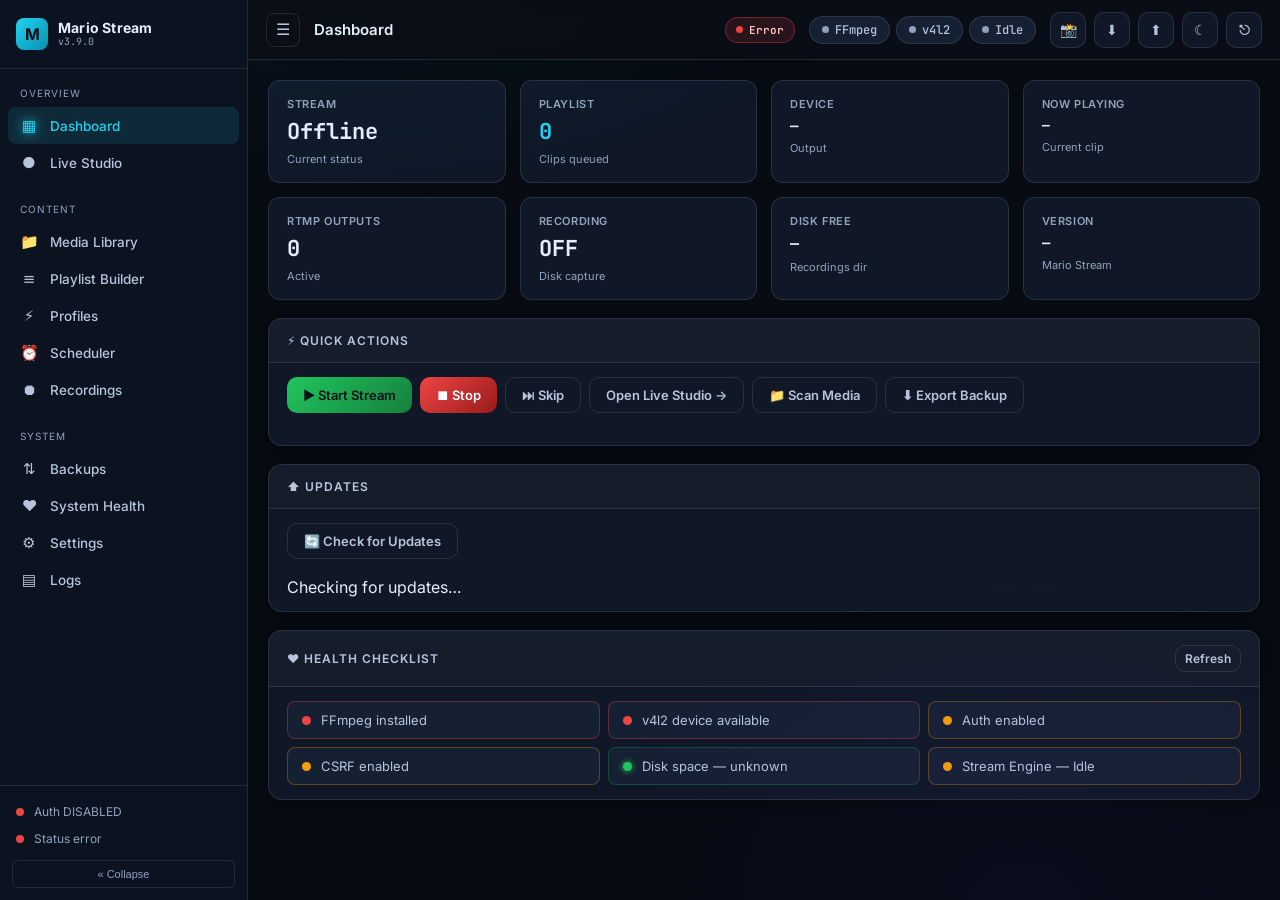
==== commit a73843e6: "Add in-dashboard update checker with one-click pull The version-check/apply backend endpoints alread" ====
--- a/templates/index.html
+++ b/templates/index.html
@@ -198,6 +198,18 @@
         </div>
       </div>
 
+      <div class="stream-panel" id="updatesCard">
+        <div class="card-header"><div class="card-title">⬆ Updates</div></div>
+        <div class="card-body" style="padding:14px 18px">
+          <div class="quick-row">
+            <button class="btn btn-ghost" onclick="checkVersion(true)">🔄 Check for Updates</button>
+            <button class="btn btn-success" id="updateNowBtn" onclick="applyUpdate()" style="display:none">⬇ Update Now</button>
+          </div>
+          <div id="updateStatusText" class="sp-status" style="margin-top:10px">Checking version…</div>
+          <div id="updateDirtyList" style="display:none;margin-top:6px;font-size:12px;opacity:.8"></div>
+        </div>
+      </div>
+
 
       <div class="stream-panel">
         <div class="card-header"><div class="card-title">♥ Health checklist</div>
